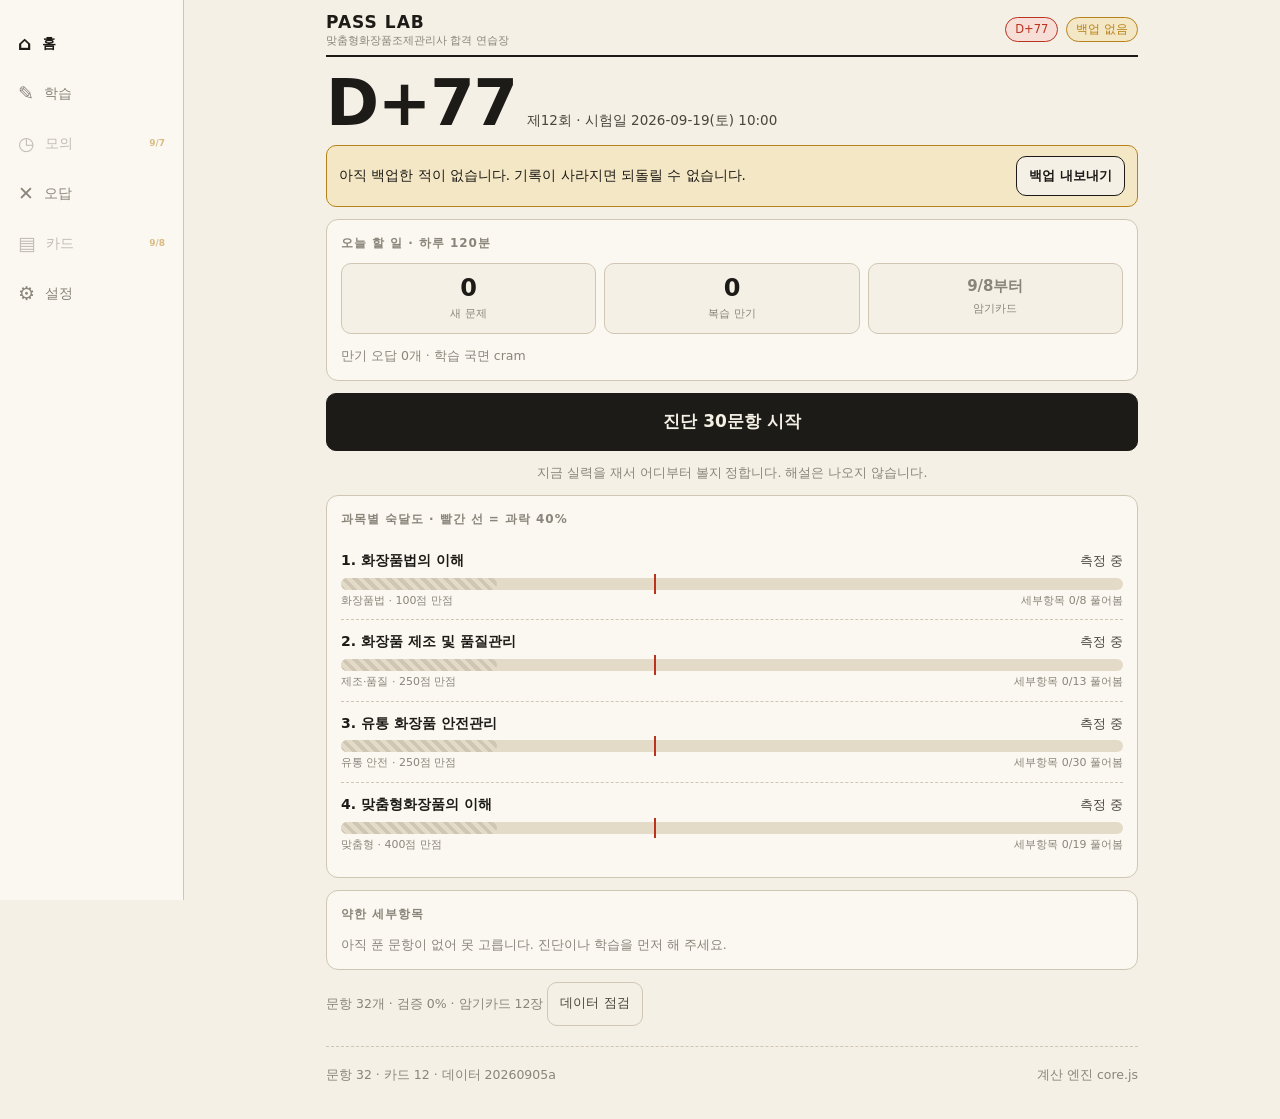
==== app/index.html @ 9408ede9 "feat(ui): M1 화면 — 홈·진단·학습·오답노트·설정(백업/점검), 모바일 390 검증 (Task 5) Co-Authored-By: Claude Fable 5.1 <nore" ====
<!DOCTYPE html>
<html lang="ko">
<head>
<meta charset="utf-8">
<meta name="viewport" content="width=device-width, initial-scale=1, viewport-fit=cover">
<meta name="color-scheme" content="light">
<meta name="format-detection" content="telephone=no">
<meta name="apple-mobile-web-app-capable" content="yes">
<meta name="apple-mobile-web-app-title" content="PASS LAB">
<meta name="description" content="맞춤형화장품조제관리사 합격 연습장 — 문제 풀이·오답노트·암기카드">
<title>PASS LAB · 조제관리사 합격 연습장</title>
<link rel="stylesheet" href="style.css">
</head>
<body>

<div id="app">
  <header class="topbar">
    <div class="brand">PASS LAB<span>맞춤형화장품조제관리사 합격 연습장</span></div>
    <div class="row" id="topmeta"></div>
  </header>

  <main id="main">
    <p class="muted" style="padding:28px 0">문항을 불러오는 중입니다…</p>
    <noscript><p>이 앱은 자바스크립트가 필요합니다. 브라우저 설정에서 자바스크립트를 켜 주세요.</p></noscript>
  </main>

  <footer class="foot small muted" id="foot"></footer>
</div>

<nav class="tabbar" id="tabbar" aria-label="화면 이동">
  <button type="button" data-act="tab" data-tab="home"><i>&#x2302;</i>홈</button>
  <button type="button" data-act="tab" data-tab="study"><i>&#x270E;</i>학습</button>
  <button type="button" data-act="tab" data-tab="mock" class="off"><i>&#x25F7;</i>모의<span class="badge">9/7</span></button>
  <button type="button" data-act="tab" data-tab="mistakes"><i>&#x2715;</i>오답</button>
  <button type="button" data-act="tab" data-tab="cards" class="off"><i>&#x25A4;</i>카드<span class="badge">9/8</span></button>
  <button type="button" data-act="tab" data-tab="settings"><i>&#x2699;&#xFE0E;</i>설정</button>
</nav>

<div class="toast" id="toast" role="status" aria-live="polite"></div>

<!-- 계산 엔진과 시험 구조는 먼저, 문항 배치는 app.js가 manifest 순서대로 넣는다. -->
<script src="data/blueprint.js"></script>
<script src="data/topics.js"></script>
<script src="core.js"></script>
<script src="data/manifest.js"></script>
<script src="app.js"></script>

</body>
</html>
---- app/style.css ----
/* PASS LAB — 종이 시험지 × 채점 펜.
   웹폰트·외부 CDN 없음. 시스템 글꼴만 쓴다. */

:root{
  --paper:#F5F0E6;
  --paper-2:#EDE6D8;
  --paper-3:#E3DAC7;
  --card:#FBF8F1;
  --ink:#1D1B17;
  --ink-2:#4A463F;
  --ink-3:#8A857A;
  --rule:#CFC6B3;
  --red:#B9331F;
  --red-bg:#F7DED7;
  --green:#2A6F46;
  --green-bg:#DCEBDF;
  --amber:#B8821A;
  --amber-bg:#F4E7C5;
  --blue:#2F5D8A;
  --blue-bg:#DCE6F0;
  --sans:-apple-system, "Apple SD Gothic Neo", "Pretendard", system-ui, sans-serif;
  --tabh:62px;
}

*,*::before,*::after{box-sizing:border-box}
html{-webkit-text-size-adjust:100%}
body{
  margin:0;
  background:var(--paper);
  color:var(--ink);
  font-family:var(--sans);
  font-size:15px;
  line-height:1.6;
  font-variant-numeric:tabular-nums;
  -webkit-font-smoothing:antialiased;
  padding-bottom:calc(var(--tabh) + 24px + env(safe-area-inset-bottom, 0px));
}
h1,h2,h3,h4,p,ul,ol{margin:0}
ul.plain{list-style:none;padding:0}
b,strong{font-weight:700}
button{font:inherit;color:inherit;cursor:pointer;-webkit-tap-highlight-color:transparent}
input,select,textarea{font:inherit;color:inherit}
.hidden{display:none !important}
.muted{color:var(--ink-3)}
.small{font-size:12.5px}
.tiny{font-size:11.5px}
.right{text-align:right}
.center{text-align:center}
.row{display:flex;gap:8px;align-items:center;flex-wrap:wrap}
.row.between{justify-content:space-between}
.spacer{flex:1 1 auto}
.mt{margin-top:12px}
.mb{margin-bottom:12px}
hr.rule{border:0;border-top:1px dashed var(--rule);margin:12px 0}

#app{max-width:900px;margin:0 auto;padding:0 14px}

/* ---------- 상단 ---------- */
.topbar{
  display:flex;align-items:center;justify-content:space-between;gap:8px;flex-wrap:wrap;
  padding:12px 0 8px;border-bottom:2px solid var(--ink);
}
.brand{font-size:17px;font-weight:700;letter-spacing:.06em;line-height:1.2}
.brand span{display:block;font-size:10.5px;color:var(--ink-3);font-weight:400;letter-spacing:0;margin-top:2px}

/* ---------- 공통 부품 ---------- */
.card{background:var(--card);border:1px solid var(--rule);border-radius:12px;padding:14px;margin:12px 0}
.card > h2{margin:0 0 10px;font-size:12px;letter-spacing:.08em;color:var(--ink-3);font-weight:700}
.card.flat{background:var(--paper);}

.chip{
  display:inline-flex;align-items:center;gap:4px;white-space:nowrap;
  border:1px solid var(--rule);border-radius:999px;padding:2px 9px;
  font-size:11.5px;color:var(--ink-2);background:var(--paper);
}
.chip.red{border-color:var(--red);color:var(--red);background:var(--red-bg)}
.chip.green{border-color:var(--green);color:var(--green);background:var(--green-bg)}
.chip.amber{border-color:var(--amber);color:var(--amber);background:var(--amber-bg)}
.chip.blue{border-color:var(--blue);color:var(--blue);background:var(--blue-bg)}
.chip.gray{border-style:dashed;color:var(--ink-3)}
.chip.ink{background:var(--ink);color:var(--paper);border-color:var(--ink)}

.btn{
  display:inline-flex;align-items:center;justify-content:center;gap:6px;
  min-height:44px;padding:9px 14px;
  border:1.5px solid var(--ink);border-radius:10px;
  background:var(--paper);color:var(--ink);font-weight:600;
  transition:background .12s ease;
}
.btn:hover{background:var(--paper-2)}
.btn.primary{background:var(--ink);color:var(--paper)}
.btn.primary:hover{background:#000}
.btn.ghost{border-color:var(--rule);color:var(--ink-2);font-weight:500}
.btn.danger{border-color:var(--red);color:var(--red)}
.btn.danger.primary{background:var(--red);color:#fff}
.btn.sm{min-height:44px;padding:6px 12px;font-size:13px;border-width:1px}
.btn.big{width:100%;min-height:58px;font-size:17px}
.btn.wide{flex:1 1 140px}
.btn[disabled]{opacity:.4;cursor:not-allowed}
.btn.on{background:var(--ink);color:var(--paper);border-color:var(--ink)}

.banner{
  display:flex;gap:8px;align-items:center;justify-content:space-between;flex-wrap:wrap;
  border:1.5px solid var(--amber);background:var(--amber-bg);
  border-radius:10px;padding:10px 12px;margin:10px 0;font-size:13.5px;
}
.banner.blue{border-color:var(--blue);background:var(--blue-bg)}
.banner.red{border-color:var(--red);background:var(--red-bg)}
.banner.green{border-color:var(--green);background:var(--green-bg)}
.banner .btn{min-height:40px}

/* ---------- 홈 ---------- */
.dday{display:flex;align-items:baseline;gap:10px;flex-wrap:wrap;margin:14px 0 2px}
.dday b{font-size:52px;font-weight:700;line-height:1;letter-spacing:-.02em}
.dday span{font-size:13.5px;color:var(--ink-2)}

.todo{display:grid;grid-template-columns:repeat(3,minmax(0,1fr));gap:8px}
.todo .t{border:1px solid var(--rule);border-radius:10px;padding:10px 6px;text-align:center;background:var(--paper);min-width:0}
.todo .t b{display:block;font-size:24px;font-weight:700;line-height:1.2}
.todo .t em{display:block;font-size:15px;font-style:normal;font-weight:700;line-height:1.6;color:var(--ink-3)}
.todo .t span{display:block;font-size:11px;color:var(--ink-3);margin-top:2px}

.bar{position:relative;height:12px;background:var(--paper-3);border-radius:6px;margin:6px 0 2px}
.bar i{position:absolute;left:0;top:0;bottom:0;border-radius:6px;background:var(--ink);max-width:100%}
.bar i.warn{background:var(--amber)}
.bar i.bad{background:var(--red)}
.bar i.good{background:var(--green)}
.bar i.est{background:repeating-linear-gradient(45deg,var(--rule) 0 4px,var(--paper-3) 4px 8px)}
.bar .cut{position:absolute;left:40%;top:-4px;bottom:-4px;width:2px;background:var(--red)}
.barnote{display:flex;justify-content:space-between;font-size:11px;color:var(--ink-3)}

.subj{padding:10px 0;border-bottom:1px dashed var(--rule)}
.subj:last-child{border-bottom:0}
.subj .top{display:flex;justify-content:space-between;gap:8px;align-items:baseline}
.subj .nm{font-weight:600;font-size:14px}
.subj .val{font-size:13px;color:var(--ink-2);white-space:nowrap}

.list{list-style:none;padding:0;margin:0}
.list li{display:flex;justify-content:space-between;gap:10px;padding:8px 0;border-bottom:1px dashed var(--rule);font-size:13.5px}
.list li:last-child{border-bottom:0}
.list li .l{min-width:0;overflow-wrap:anywhere}
.list li .r{white-space:nowrap;color:var(--ink-2)}

/* ---------- 문항 ---------- */
.qhead{display:flex;gap:6px;align-items:center;flex-wrap:wrap;margin-bottom:6px}
.qcount{margin-left:auto;font-size:13px;font-weight:700;white-space:nowrap}
.prog{height:6px;background:var(--paper-3);border-radius:4px;overflow:hidden;margin:6px 0 14px}
.prog i{display:block;height:100%;background:var(--ink);transition:width .15s ease}
.stem{font-size:17px;line-height:1.62;font-weight:500;white-space:pre-wrap;overflow-wrap:anywhere;margin:10px 0 14px}

.choices{display:block;margin:0 0 4px}
.choice{
  display:flex;gap:10px;align-items:flex-start;width:100%;text-align:left;
  border:1.5px solid var(--rule);border-radius:10px;padding:11px 12px;margin-bottom:8px;
  background:var(--paper);min-height:44px;transition:border-color .12s ease,background .12s ease;
}
.choice:hover{border-color:var(--ink-3)}
.choice .k{flex:none;width:26px;height:26px;border-radius:50%;border:1.5px solid var(--ink);
  display:grid;place-items:center;font-size:13px;font-weight:700}
.choice .txt{min-width:0;overflow-wrap:anywhere;line-height:1.55}
.choice .why{display:block;margin-top:6px;font-size:12.5px;color:var(--ink-2)}
.choice.sel{border-color:var(--ink);background:var(--paper-2)}
.choice.ok{border-color:var(--green);background:var(--green-bg)}
.choice.ok .k{background:var(--green);color:#fff;border-color:var(--green)}
.choice.bad{border-color:var(--red);background:var(--red-bg)}
.choice.bad .k{background:var(--red);color:#fff;border-color:var(--red)}
.choice[disabled]{opacity:1;cursor:default}

.blankrow{display:flex;gap:8px;align-items:center;margin-bottom:8px}
.blankrow .blab{flex:none;width:34px;font-size:17px;font-weight:700;text-align:center}
.shortin{
  width:100%;min-width:0;min-height:48px;font-size:18px;padding:11px 12px;
  border:1.5px solid var(--ink);border-radius:10px;background:#fff;
}
.confrow{display:grid;grid-template-columns:repeat(3,minmax(0,1fr));gap:8px;margin-top:6px}
.confrow .btn{min-width:0;padding:9px 4px}
.acts{display:flex;gap:8px;flex-wrap:wrap;margin-top:14px}
.acts .btn{flex:1 1 130px}
.acts .btn.narrow{flex:0 0 auto}

/* 판정 배너 */
.verdict{border-left:5px solid var(--red);background:var(--red-bg);
  padding:10px 12px;border-radius:0 10px 10px 0;margin:14px 0}
.verdict.ok{border-left-color:var(--green);background:var(--green-bg)}
.verdict.warn{border-left-color:var(--amber);background:var(--amber-bg)}
.verdict.ask{border-left-color:var(--blue);background:var(--blue-bg)}
.verdict b{font-size:17px}
.verdict p{margin:4px 0 0;font-size:13.5px;color:var(--ink-2)}

.ansbox{display:grid;grid-template-columns:1fr;gap:8px;margin:12px 0}
.ansbox div{border-radius:10px;padding:9px 11px;font-size:14px;overflow-wrap:anywhere}
.ansbox .mine{background:var(--red-bg);border:1px solid #E5B7AD}
.ansbox .mine.okmine{background:var(--green-bg);border-color:#B9D3BF}
.ansbox .real{background:var(--green-bg);border:1px solid #B9D3BF}
.ansbox small{display:block;font-size:10.5px;letter-spacing:.06em;color:var(--ink-3);margin-bottom:2px}

.ex{border:1px solid var(--rule);border-radius:10px;padding:11px 12px;background:var(--card);margin-bottom:10px}
.ex h4{margin:0 0 4px;font-size:10.5px;letter-spacing:.08em;color:var(--ink-3);font-weight:700}
.ex p{margin:0;font-size:14px;overflow-wrap:anywhere}
.ex.memory{background:var(--amber-bg);border-color:#E6D19A}
.ex.memory p{font-size:16.5px;font-weight:700}
.ex.src p{font-size:12.5px;color:var(--ink-2)}
.ex.flash p{font-size:13.5px}
.ex.flash .f{font-weight:600}
.ex.flash .b{color:var(--green)}

.reasons{display:flex;gap:6px;flex-wrap:wrap}
.reasons .btn{flex:0 1 auto}
textarea{width:100%;min-height:70px;padding:10px;border:1.5px solid var(--rule);
  border-radius:10px;background:var(--paper);resize:vertical}

/* ---------- 필터·폼 ---------- */
.fields{display:grid;grid-template-columns:repeat(2,minmax(0,1fr));gap:10px}
.field{display:flex;flex-direction:column;gap:4px;min-width:0}
.field.full{grid-column:1/-1}
.field label{font-size:11px;color:var(--ink-3);font-weight:700;letter-spacing:.04em}
select,input[type=date],input[type=text],input[type=file]{
  width:100%;min-width:0;min-height:44px;padding:8px 10px;
  border:1.5px solid var(--rule);border-radius:10px;background:var(--paper);
}
select{-webkit-appearance:none;appearance:none;
  background-image:linear-gradient(45deg,transparent 50%,var(--ink-2) 50%),linear-gradient(135deg,var(--ink-2) 50%,transparent 50%);
  background-position:calc(100% - 16px) 50%,calc(100% - 11px) 50%;
  background-size:5px 5px,5px 5px;background-repeat:no-repeat;padding-right:30px}
label.check{display:flex;gap:8px;align-items:center;min-height:44px;font-size:14px}
label.check input{width:20px;height:20px}

/* ---------- 표 ---------- */
.tablewrap{overflow-x:auto;-webkit-overflow-scrolling:touch;margin:0 -2px}
table{border-collapse:collapse;font-size:13px;width:100%}
th{text-align:left;font-size:10.5px;letter-spacing:.05em;color:var(--ink-3);font-weight:700;
  padding:6px 7px;border-bottom:1px solid var(--rule);white-space:nowrap}
td{padding:7px;border-bottom:1px dashed var(--rule);white-space:nowrap}
tr:last-child td{border-bottom:0}
tfoot td{font-weight:700;border-top:1px solid var(--rule)}
td.l,th.l{white-space:normal;overflow-wrap:anywhere}

/* ---------- 오답노트 ---------- */
.wn{border:1px solid var(--rule);border-radius:12px;background:var(--card);margin-bottom:10px;overflow:hidden}
.wn > .head{display:block;width:100%;text-align:left;background:none;border:0;padding:11px 12px}
.wn > .head .q{font-size:14px;font-weight:500;overflow-wrap:anywhere;margin-bottom:5px}
.wn > .body{padding:2px 12px 12px;border-top:1px dashed var(--rule)}
.wn.open > .head{background:var(--paper-2)}

/* ---------- 잠금 화면 ---------- */
.locked{text-align:center;padding:48px 16px;color:var(--ink-3)}
.locked .lk{display:inline-block;border:1.5px dashed var(--rule);border-radius:999px;
  padding:5px 16px;font-size:12px;letter-spacing:.1em;color:var(--ink-3)}
.locked h3{margin:12px 0 6px;font-size:18px;color:var(--ink)}

/* ---------- 결과 ---------- */
.resub{border:1px solid var(--rule);border-radius:12px;padding:12px;background:var(--paper);margin-bottom:10px}
.resub .t{display:flex;justify-content:space-between;gap:8px;align-items:baseline;flex-wrap:wrap}
.resub .nm{font-weight:700}
.score{font-size:30px;font-weight:700;line-height:1.1}
.score small{font-size:14px;color:var(--ink-3);font-weight:400}

/* ---------- 하단 탭 ---------- */
.tabbar{
  position:fixed;left:0;right:0;bottom:0;z-index:20;
  display:grid;grid-template-columns:repeat(6,minmax(0,1fr));
  background:var(--card);border-top:1px solid var(--rule);
  padding-bottom:env(safe-area-inset-bottom, 0px);
}
.tabbar button{
  position:relative;min-width:0;border:0;background:none;
  min-height:var(--tabh);padding:8px 1px 10px;
  display:flex;flex-direction:column;align-items:center;justify-content:center;gap:3px;
  font-size:10px;color:var(--ink-3);line-height:1.2;
}
.tabbar button i{font-style:normal;font-size:17px;line-height:1}
.tabbar button.on{color:var(--ink);font-weight:700}
.tabbar button.off{opacity:.5}
.tabbar .badge{position:absolute;top:3px;right:6px;font-size:9px;font-weight:700;color:var(--amber);line-height:1}
.tabbar .dot{position:absolute;top:8px;right:12px;width:7px;height:7px;border-radius:50%;background:var(--red)}

/* ---------- 토스트 ---------- */
.toast{
  position:fixed;left:50%;bottom:calc(var(--tabh) + 18px);
  transform:translateX(-50%) translateY(10px);
  background:var(--ink);color:var(--paper);
  padding:10px 16px;border-radius:10px;font-size:13.5px;
  max-width:86vw;text-align:center;
  opacity:0;pointer-events:none;z-index:30;
  transition:opacity .15s ease, transform .15s ease;
}
.toast.show{opacity:1;transform:translateX(-50%)}

.foot{padding:18px 0 6px;border-top:1px dashed var(--rule);margin-top:20px;
  display:flex;justify-content:space-between;gap:8px;flex-wrap:wrap}

/* ---------- 데스크톱 (좌측 세로 탭) ---------- */
@media (min-width:900px){
  body{padding-bottom:28px;padding-left:184px}
  #app{max-width:860px;padding:0 24px}
  .tabbar{
    top:0;bottom:0;right:auto;width:184px;
    grid-template-columns:1fr;grid-auto-rows:min-content;align-content:start;
    border-top:0;border-right:1px solid var(--rule);padding-top:18px;
  }
  .tabbar button{flex-direction:row;justify-content:flex-start;gap:10px;
    padding:0 18px;min-height:50px;font-size:14px}
  .tabbar button i{font-size:19px}
  .tabbar .badge{position:static;margin-left:auto}
  .tabbar .dot{position:static;margin-left:auto}
  .dday b{font-size:64px}
  .ansbox{grid-template-columns:1fr 1fr}
  .fields{grid-template-columns:repeat(3,minmax(0,1fr))}
}
@media (min-width:520px) and (max-width:899px){
  .ansbox{grid-template-columns:1fr 1fr}
}
@media (prefers-reduced-motion:reduce){
  *{transition:none !important;animation:none !important}
}
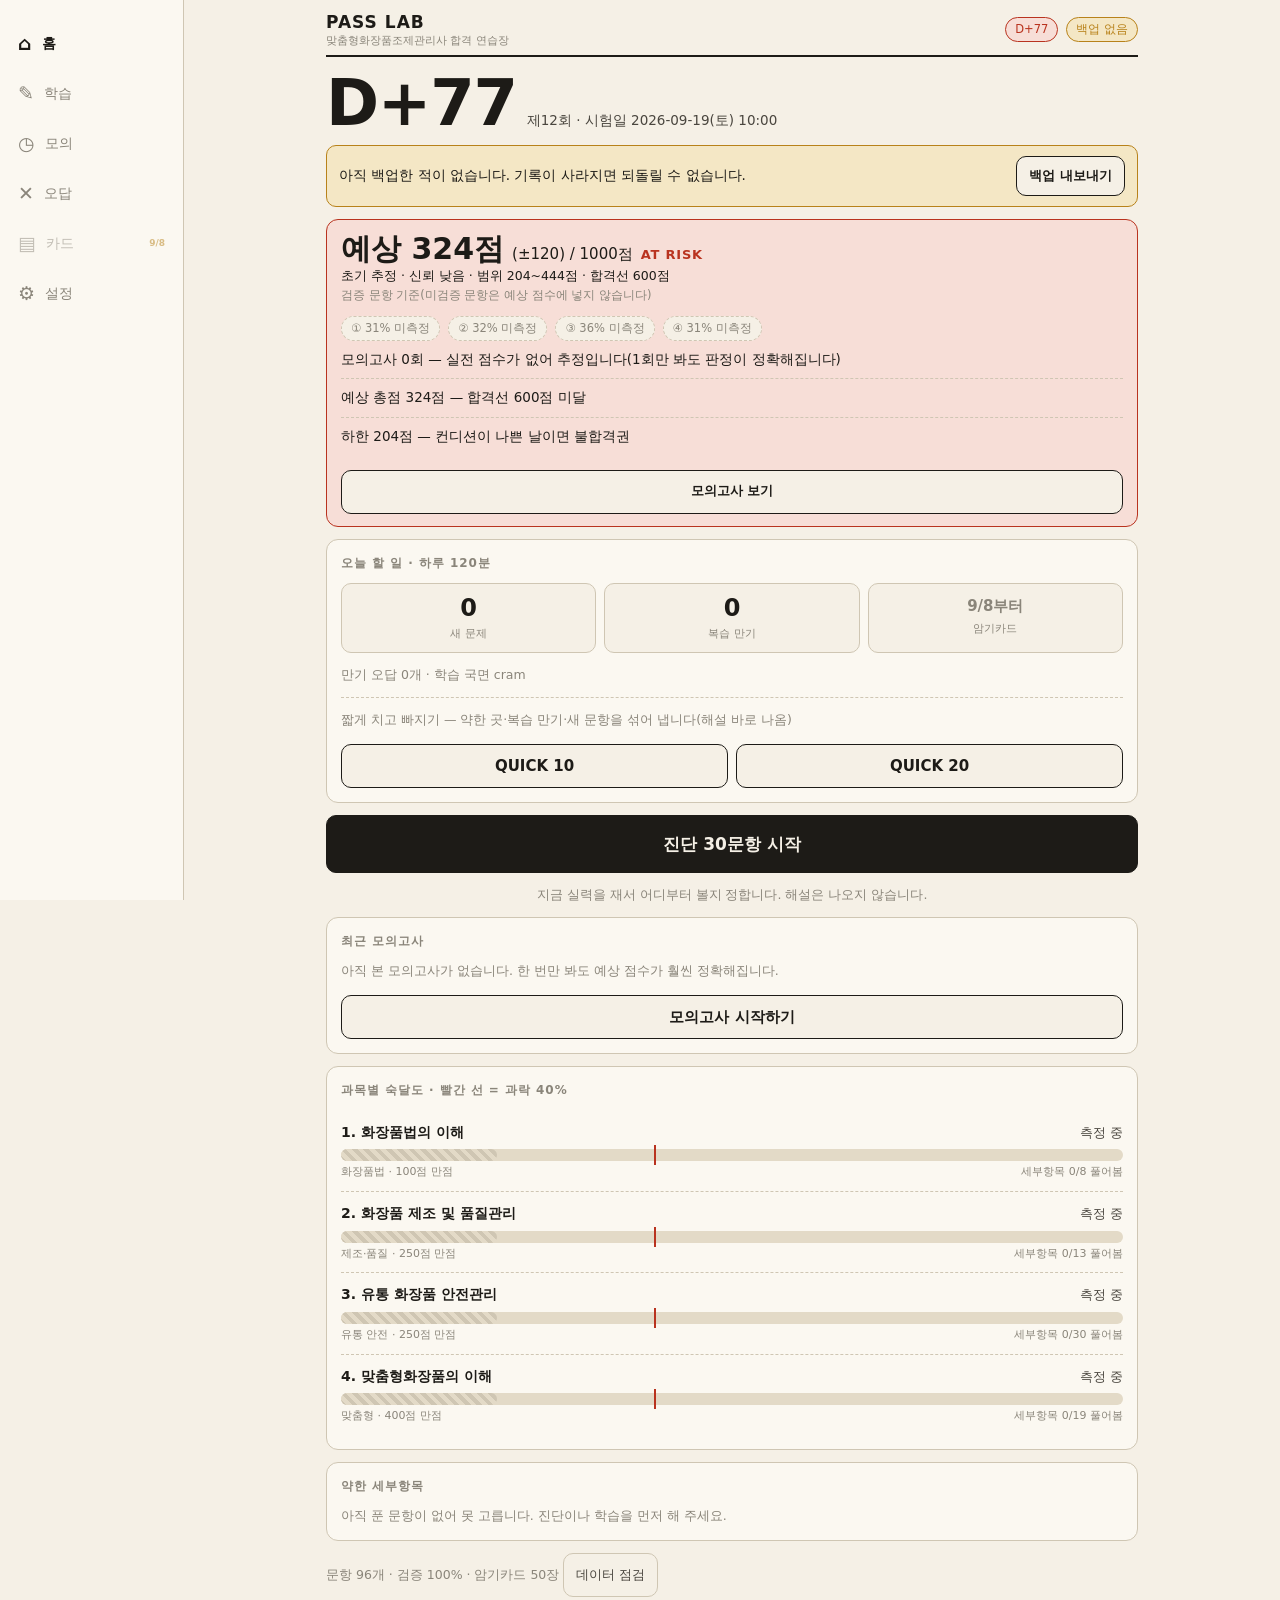
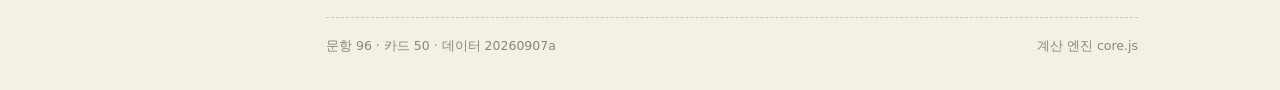
==== commit 6c97c418: "feat(cards): 암기카드 "설명하는 그림"(figure) 1단계 — 엔진·테스트·화면 연결·시범 4장 core.js에 figureToSvg(spec)/figureTexts/" ====
--- a/app/index.html
+++ b/app/index.html
@@ -30,7 +30,7 @@
 <nav class="tabbar" id="tabbar" aria-label="화면 이동">
   <button type="button" data-act="tab" data-tab="home"><i>&#x2302;</i>홈</button>
   <button type="button" data-act="tab" data-tab="study"><i>&#x270E;</i>학습</button>
-  <button type="button" data-act="tab" data-tab="mock" class="off"><i>&#x25F7;</i>모의<span class="badge">9/7</span></button>
+  <button type="button" data-act="tab" data-tab="mock"><i>&#x25F7;</i>모의</button>
   <button type="button" data-act="tab" data-tab="mistakes"><i>&#x2715;</i>오답</button>
   <button type="button" data-act="tab" data-tab="cards" class="off"><i>&#x25A4;</i>카드<span class="badge">9/8</span></button>
   <button type="button" data-act="tab" data-tab="settings"><i>&#x2699;&#xFE0E;</i>설정</button>
--- a/app/style.css
+++ b/app/style.css
@@ -204,6 +204,20 @@
 .ex.flash .f{font-weight:600}
 .ex.flash .b{color:var(--green)}
 
+/* ---------- 암기카드 그림(figure) ---------- */
+/* 접기/펴기는 <details>로만 한다(JS 없음, 애니메이션 없음). */
+.figbox{margin:8px 0;border:1px dashed var(--rule);border-radius:10px;background:var(--paper)}
+.figbox > summary{
+  list-style:none;cursor:pointer;padding:7px 10px;
+  font-size:11.5px;letter-spacing:.06em;font-weight:700;color:var(--ink-3);
+}
+.figbox > summary::-webkit-details-marker{display:none}
+.figbox > summary::before{content:"▸ ";color:var(--amber)}
+.figbox[open] > summary::before{content:"▾ "}
+.figbox[open] > summary{border-bottom:1px dashed var(--rule)}
+.figbox .fig{padding:8px 10px 10px}
+.figbox .fig svg{display:block;width:100%;height:auto;max-width:420px;margin:0 auto}
+
 .reasons{display:flex;gap:6px;flex-wrap:wrap}
 .reasons .btn{flex:0 1 auto}
 textarea{width:100%;min-height:70px;padding:10px;border:1.5px solid var(--rule);
@@ -254,6 +268,61 @@
 .resub .nm{font-weight:700}
 .score{font-size:30px;font-weight:700;line-height:1.1}
 .score small{font-size:14px;color:var(--ink-3);font-weight:400}
+
+/* ---------- 모의고사 ---------- */
+.mockbar{
+  position:sticky;top:0;z-index:15;
+  display:flex;align-items:center;gap:8px;flex-wrap:wrap;
+  background:var(--paper);border-bottom:2px solid var(--ink);
+  padding:8px 0 8px;margin:0 0 10px;
+}
+.mockbar .mtime{
+  font-size:26px;font-weight:700;line-height:1;letter-spacing:.01em;
+  min-width:82px;white-space:nowrap;
+}
+.mockbar .mtime.warn{color:var(--red)}
+.mockbar .mstat{font-size:12px;color:var(--ink-2);white-space:nowrap}
+.mockbar .mstat b{font-size:15px}
+.mockbar .mbtns{display:flex;gap:6px;margin-left:auto}
+.mockbar .mbtns .btn{min-height:44px;padding:6px 11px;font-size:13px}
+
+.pad{display:grid;grid-template-columns:repeat(auto-fill,minmax(42px,1fr));gap:5px;margin:2px 0 12px}
+.pad .padlab{
+  grid-column:1/-1;font-size:10.5px;letter-spacing:.06em;font-weight:700;color:var(--ink-3);
+  border-top:1px dashed var(--rule);padding:8px 0 2px;margin:0;
+}
+.pad .padlab:first-child{border-top:0;padding-top:0}
+.pad .padlab.short{color:var(--blue);border-top:2px solid var(--blue)}
+.pn{
+  min-height:44px;min-width:0;padding:2px;border:1px solid var(--rule);border-radius:8px;
+  background:var(--paper);color:var(--ink-3);font-size:12.5px;font-weight:600;line-height:1.1;
+}
+.pn.on{background:var(--ink);color:var(--paper);border-color:var(--ink)}
+.pn.flag{border-color:var(--amber);border-width:2px}
+.pn.cur{outline:2.5px solid var(--blue);outline-offset:-1px}
+
+.qflags{display:flex;gap:8px;margin-top:10px}
+.qflags .btn{flex:1 1 0;min-width:0}
+.qflags .btn.flagon{border-color:var(--amber);background:var(--amber-bg);color:var(--amber)}
+.qflags .btn.guesson{border-color:var(--blue);background:var(--blue-bg);color:var(--blue)}
+
+.bigscore{display:flex;align-items:baseline;gap:10px;flex-wrap:wrap;margin:10px 0 2px}
+.bigscore b{font-size:48px;font-weight:700;line-height:1;letter-spacing:-.02em}
+.bigscore span{font-size:14px;color:var(--ink-2)}
+
+.expcard{border:1.5px solid var(--ink);border-radius:12px;padding:12px 14px;background:var(--card);margin:12px 0}
+.expcard.safe{border-color:var(--green);background:var(--green-bg)}
+.expcard.warn{border-color:var(--amber);background:var(--amber-bg)}
+.expcard.risk{border-color:var(--red);background:var(--red-bg)}
+.expcard .e{display:flex;align-items:baseline;gap:8px;flex-wrap:wrap}
+.expcard .e b{font-size:30px;font-weight:700;line-height:1.1}
+.expcard .e .lab{font-size:13px;font-weight:700;letter-spacing:.06em}
+.expcard .e .lab.safe{color:var(--green)}
+.expcard .e .lab.warn{color:var(--amber)}
+.expcard .e .lab.risk{color:var(--red)}
+
+.numlist{display:grid;grid-template-columns:repeat(auto-fill,minmax(52px,1fr));gap:6px;margin:8px 0}
+.numlist .btn{min-height:44px;padding:4px;font-size:13px}
 
 /* ---------- 하단 탭 ---------- */
 .tabbar{
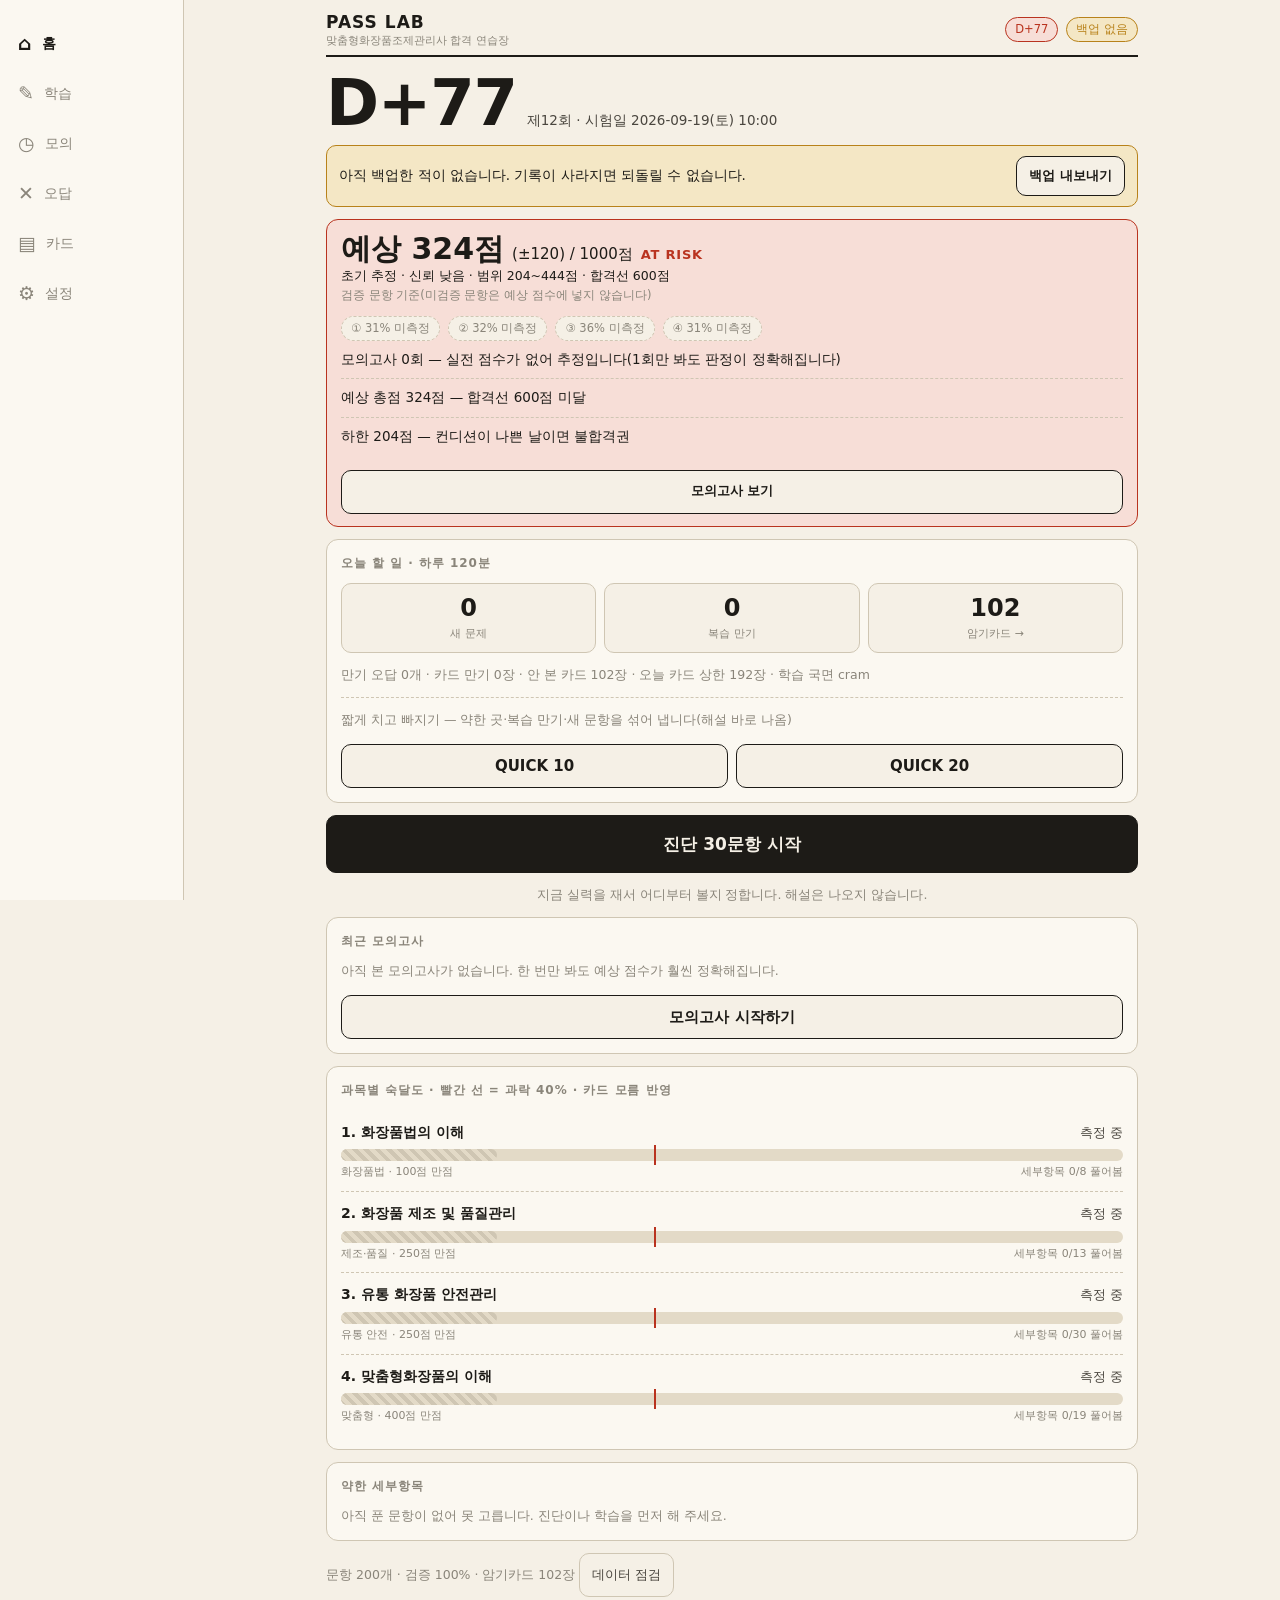
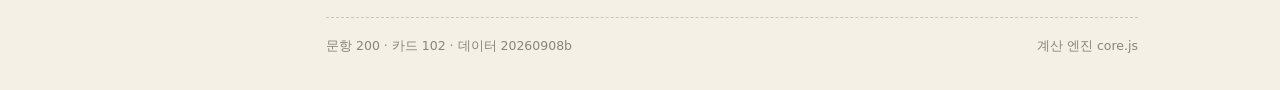
==== commit bd53597d: "feat(ui): 암기카드 탭·카드 세션(Leitner)·자동 편입 표시·프리셋 3종·홈 연동·백업 병합 (S4 Task 2) Co-Authored-By: Claude Fable " ====
--- a/app/index.html
+++ b/app/index.html
@@ -32,7 +32,7 @@
   <button type="button" data-act="tab" data-tab="study"><i>&#x270E;</i>학습</button>
   <button type="button" data-act="tab" data-tab="mock"><i>&#x25F7;</i>모의</button>
   <button type="button" data-act="tab" data-tab="mistakes"><i>&#x2715;</i>오답</button>
-  <button type="button" data-act="tab" data-tab="cards" class="off"><i>&#x25A4;</i>카드<span class="badge">9/8</span></button>
+  <button type="button" data-act="tab" data-tab="cards"><i>&#x25A4;</i>카드</button>
   <button type="button" data-act="tab" data-tab="settings"><i>&#x2699;&#xFE0E;</i>설정</button>
 </nav>
 
--- a/app/style.css
+++ b/app/style.css
@@ -116,6 +116,7 @@
 
 .todo{display:grid;grid-template-columns:repeat(3,minmax(0,1fr));gap:8px}
 .todo .t{border:1px solid var(--rule);border-radius:10px;padding:10px 6px;text-align:center;background:var(--paper);min-width:0}
+.todo button.t{width:100%;min-height:66px;cursor:pointer}
 .todo .t b{display:block;font-size:24px;font-weight:700;line-height:1.2}
 .todo .t em{display:block;font-size:15px;font-style:normal;font-weight:700;line-height:1.6;color:var(--ink-3)}
 .todo .t span{display:block;font-size:11px;color:var(--ink-3);margin-top:2px}
@@ -256,11 +257,37 @@
 .wn > .body{padding:2px 12px 12px;border-top:1px dashed var(--rule)}
 .wn.open > .head{background:var(--paper-2)}
 
-/* ---------- 잠금 화면 ---------- */
-.locked{text-align:center;padding:48px 16px;color:var(--ink-3)}
-.locked .lk{display:inline-block;border:1.5px dashed var(--rule);border-radius:999px;
-  padding:5px 16px;font-size:12px;letter-spacing:.1em;color:var(--ink-3)}
-.locked h3{margin:12px 0 6px;font-size:18px;color:var(--ink)}
+/* ---------- 암기카드 ---------- */
+/* 박스 분포 — 5칸(숫자 + 세로 막대 + 박스 번호) */
+.boxdist{display:grid;grid-template-columns:repeat(5,minmax(0,1fr));gap:6px}
+.boxdist .bx{min-width:0;text-align:center}
+.boxdist .bx b{display:block;font-size:17px;font-weight:700;line-height:1.2}
+.boxdist .bx .col{height:46px;display:flex;align-items:flex-end;justify-content:center;
+  border-bottom:1px solid var(--rule)}
+.boxdist .bx .col i{display:block;width:58%;background:var(--ink);border-radius:4px 4px 0 0}
+.boxdist .bx:first-child .col i{background:var(--red)}
+.boxdist .bx:last-child .col i{background:var(--green)}
+.boxdist .bx span{display:block;font-size:14px;color:var(--ink-3);margin-top:3px}
+
+/* 카드 앞면(누르면 뒤집힘) */
+.cardface{
+  border:1.5px solid var(--ink);border-radius:12px;background:var(--card);
+  padding:14px;margin:10px 0;min-height:132px;cursor:pointer;
+}
+.cardface .f{font-size:19px;font-weight:600;line-height:1.55;margin:10px 0 0;
+  overflow-wrap:anywhere;white-space:pre-wrap}
+.cardface.open{border-style:dashed}
+.cardface.open .f{font-size:16.5px}
+.cback .b{font-size:15.5px;line-height:1.62;margin:0;overflow-wrap:anywhere;white-space:pre-wrap}
+.confrow .btn.again{border-color:var(--red);color:var(--red)}
+.confrow .btn.hard{border-color:var(--amber);color:var(--amber)}
+.confrow .btn.good{border-color:var(--green);color:var(--green)}
+
+/* 프리셋 버튼 */
+.presets{display:grid;grid-template-columns:1fr;gap:8px}
+.presets .btn{flex-direction:column;align-items:flex-start;gap:2px;text-align:left;padding:10px 12px}
+.presets .btn b{font-size:13px;letter-spacing:.06em}
+.presets .btn span{font-size:12px;font-weight:400;color:var(--ink-3);overflow-wrap:anywhere}
 
 /* ---------- 결과 ---------- */
 .resub{border:1px solid var(--rule);border-radius:12px;padding:12px;background:var(--paper);margin-bottom:10px}
@@ -375,6 +402,7 @@
   .dday b{font-size:64px}
   .ansbox{grid-template-columns:1fr 1fr}
   .fields{grid-template-columns:repeat(3,minmax(0,1fr))}
+  .presets{grid-template-columns:repeat(3,minmax(0,1fr))}
 }
 @media (min-width:520px) and (max-width:899px){
   .ansbox{grid-template-columns:1fr 1fr}
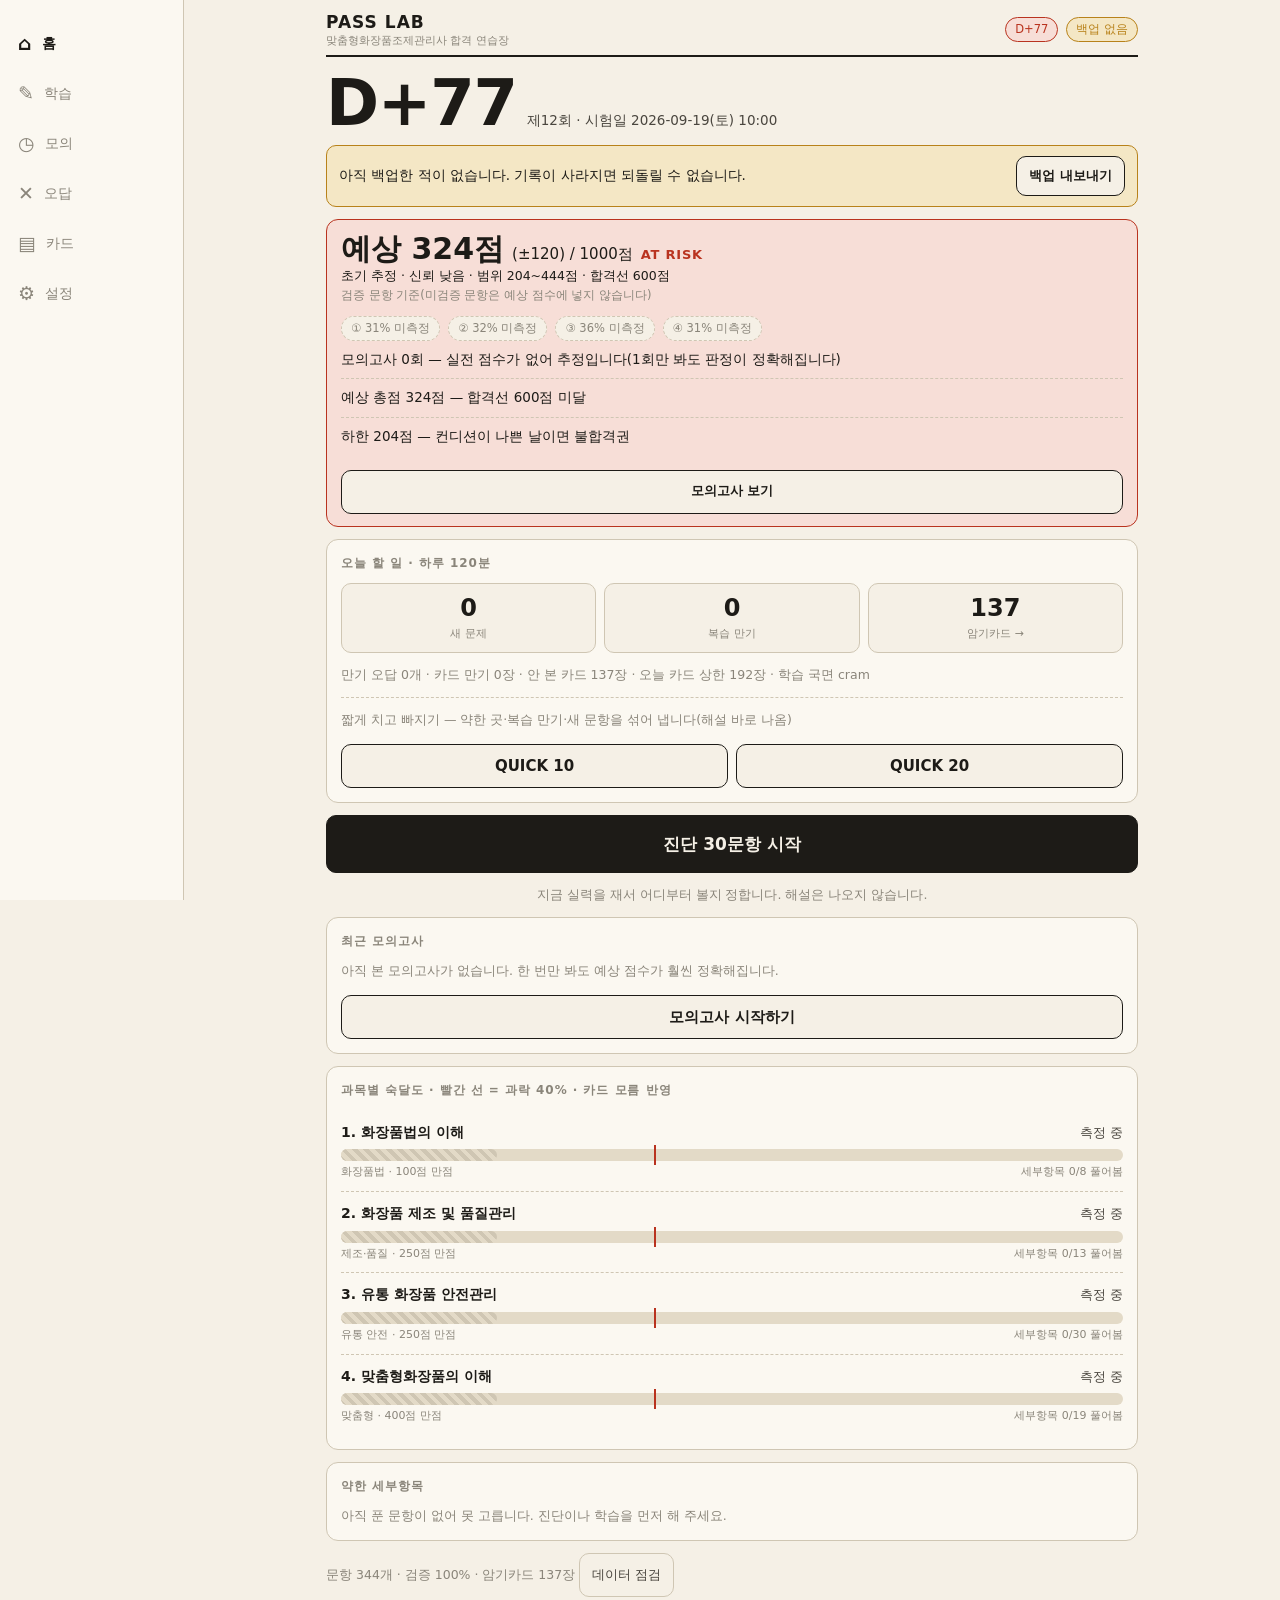
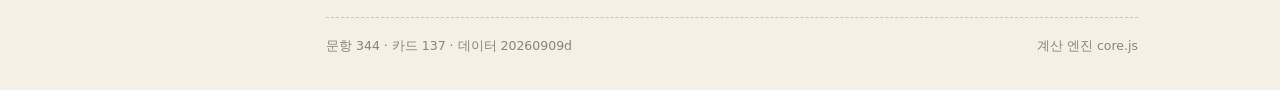
==== commit 203da90f: "deploy: bust cache for 344-question data" ====
--- a/app/index.html
+++ b/app/index.html
@@ -9,7 +9,7 @@
 <meta name="apple-mobile-web-app-title" content="PASS LAB">
 <meta name="description" content="맞춤형화장품조제관리사 합격 연습장 — 문제 풀이·오답노트·암기카드">
 <title>PASS LAB · 조제관리사 합격 연습장</title>
-<link rel="stylesheet" href="style.css">
+<link rel="stylesheet" href="style.css?v=20260909d">
 </head>
 <body>
 
@@ -39,11 +39,11 @@
 <div class="toast" id="toast" role="status" aria-live="polite"></div>
 
 <!-- 계산 엔진과 시험 구조는 먼저, 문항 배치는 app.js가 manifest 순서대로 넣는다. -->
-<script src="data/blueprint.js"></script>
-<script src="data/topics.js"></script>
-<script src="core.js"></script>
-<script src="data/manifest.js"></script>
-<script src="app.js"></script>
+<script src="data/blueprint.js?v=20260909d"></script>
+<script src="data/topics.js?v=20260909d"></script>
+<script src="core.js?v=20260909d"></script>
+<script src="data/manifest.js?v=20260909d"></script>
+<script src="app.js?v=20260909d"></script>
 
 </body>
 </html>
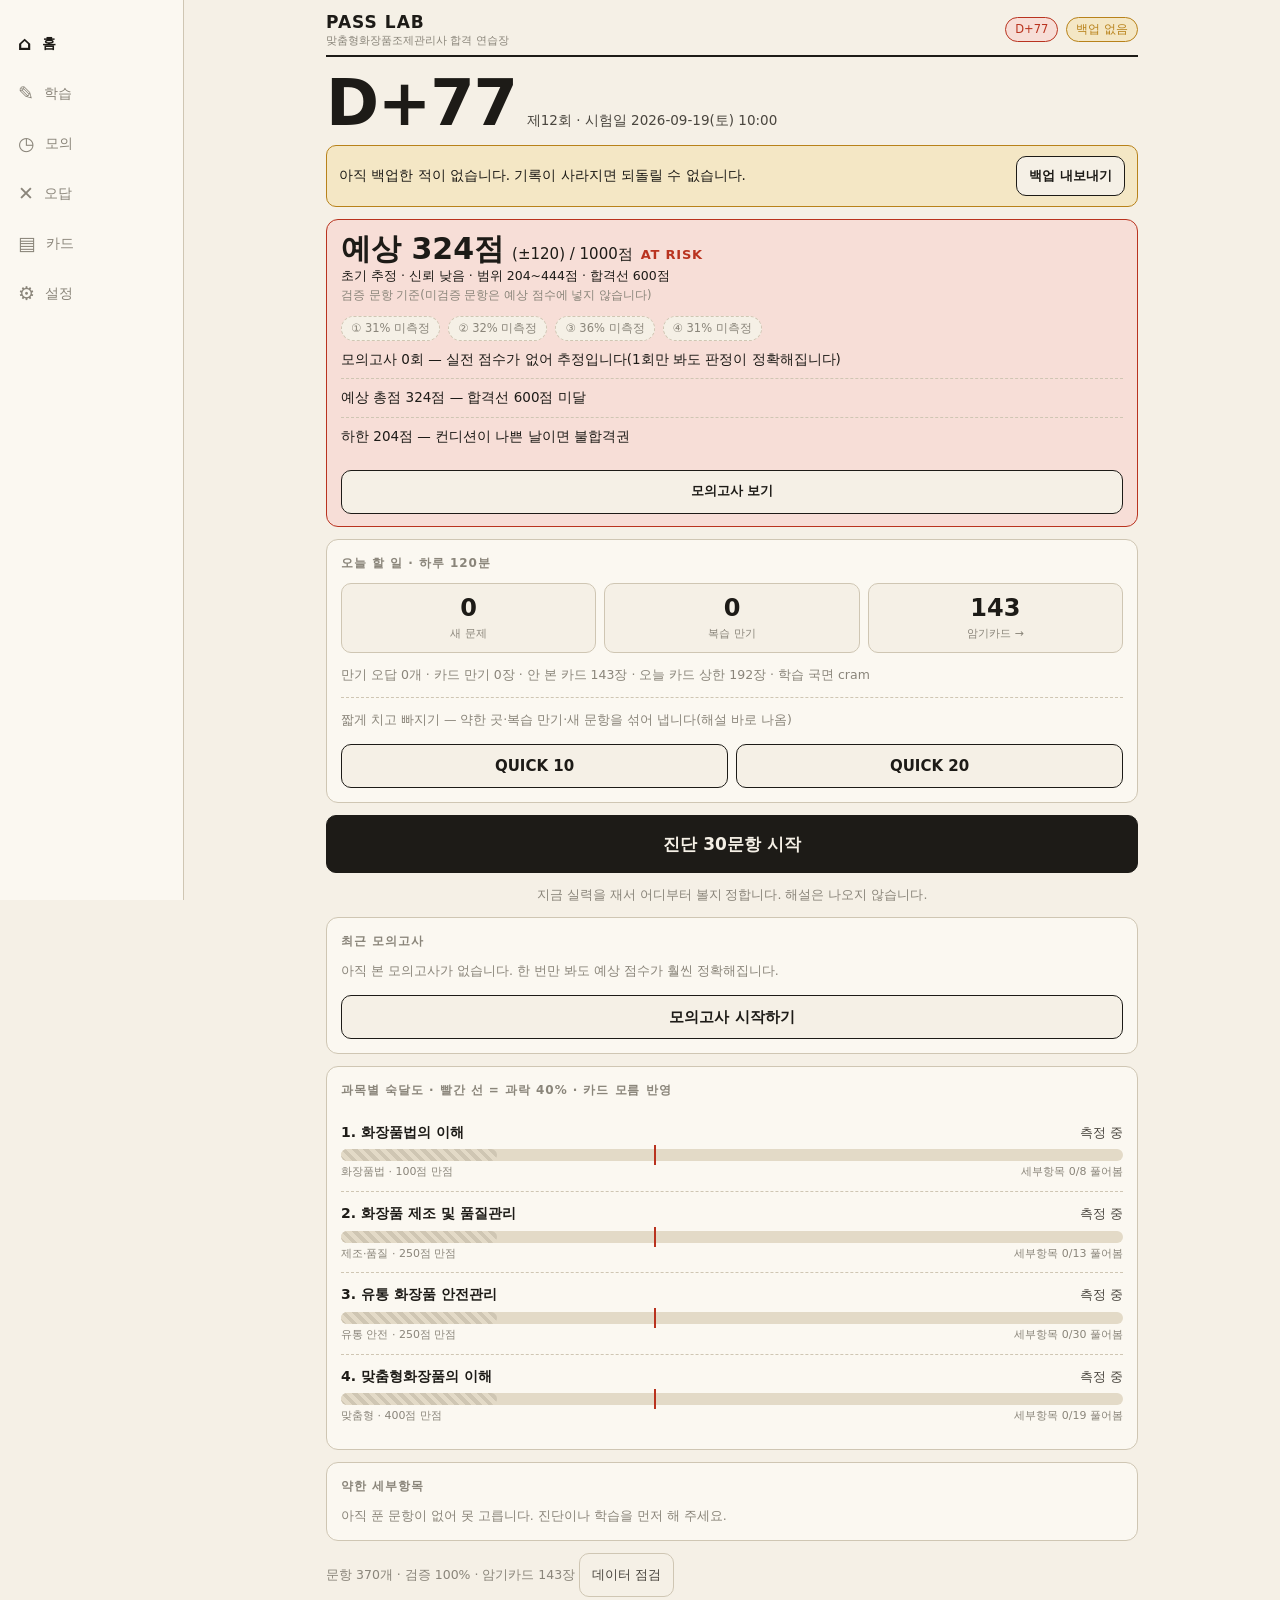
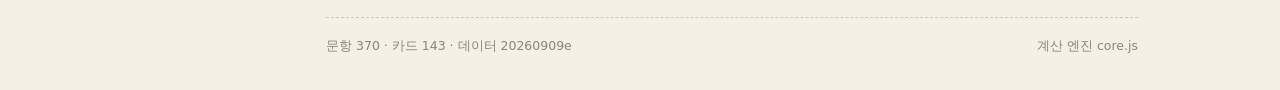
==== commit daa23297: "content: complete subject 3 question bank" ====
--- a/app/index.html
+++ b/app/index.html
@@ -9,7 +9,7 @@
 <meta name="apple-mobile-web-app-title" content="PASS LAB">
 <meta name="description" content="맞춤형화장품조제관리사 합격 연습장 — 문제 풀이·오답노트·암기카드">
 <title>PASS LAB · 조제관리사 합격 연습장</title>
-<link rel="stylesheet" href="style.css?v=20260909d">
+<link rel="stylesheet" href="style.css?v=20260909e">
 </head>
 <body>
 
@@ -39,11 +39,11 @@
 <div class="toast" id="toast" role="status" aria-live="polite"></div>
 
 <!-- 계산 엔진과 시험 구조는 먼저, 문항 배치는 app.js가 manifest 순서대로 넣는다. -->
-<script src="data/blueprint.js?v=20260909d"></script>
-<script src="data/topics.js?v=20260909d"></script>
-<script src="core.js?v=20260909d"></script>
-<script src="data/manifest.js?v=20260909d"></script>
-<script src="app.js?v=20260909d"></script>
+<script src="data/blueprint.js?v=20260909e"></script>
+<script src="data/topics.js?v=20260909e"></script>
+<script src="core.js?v=20260909e"></script>
+<script src="data/manifest.js?v=20260909e"></script>
+<script src="app.js?v=20260909e"></script>
 
 </body>
 </html>
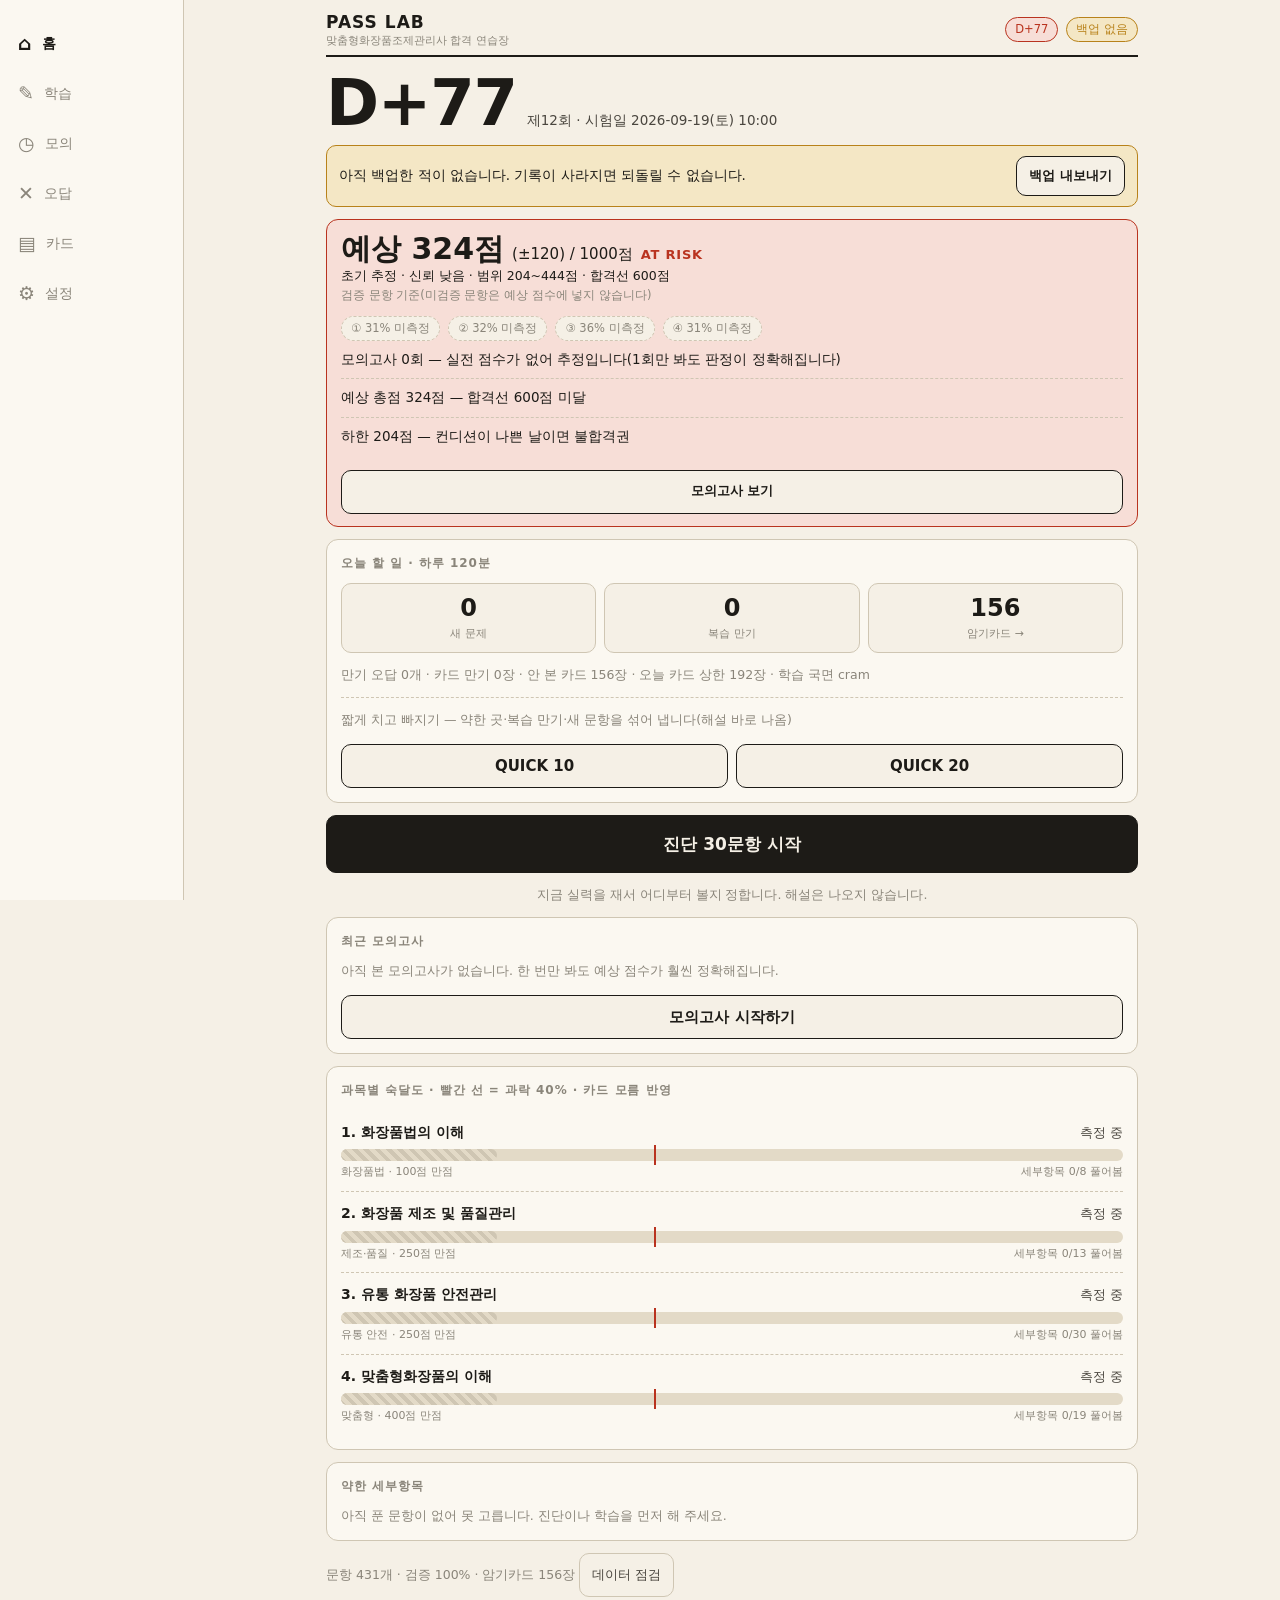
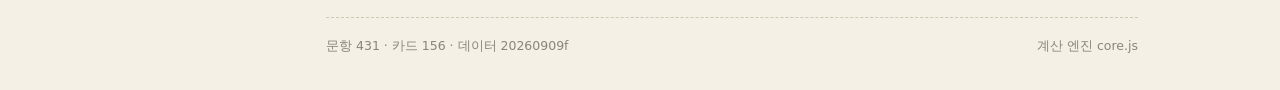
==== commit d2bcbf9f: "content: complete subject 4 expansion to 204 questions" ====
--- a/app/index.html
+++ b/app/index.html
@@ -9,7 +9,7 @@
 <meta name="apple-mobile-web-app-title" content="PASS LAB">
 <meta name="description" content="맞춤형화장품조제관리사 합격 연습장 — 문제 풀이·오답노트·암기카드">
 <title>PASS LAB · 조제관리사 합격 연습장</title>
-<link rel="stylesheet" href="style.css?v=20260909e">
+<link rel="stylesheet" href="style.css?v=20260909f">
 </head>
 <body>
 
@@ -39,11 +39,11 @@
 <div class="toast" id="toast" role="status" aria-live="polite"></div>
 
 <!-- 계산 엔진과 시험 구조는 먼저, 문항 배치는 app.js가 manifest 순서대로 넣는다. -->
-<script src="data/blueprint.js?v=20260909e"></script>
-<script src="data/topics.js?v=20260909e"></script>
-<script src="core.js?v=20260909e"></script>
-<script src="data/manifest.js?v=20260909e"></script>
-<script src="app.js?v=20260909e"></script>
+<script src="data/blueprint.js?v=20260909f"></script>
+<script src="data/topics.js?v=20260909f"></script>
+<script src="core.js?v=20260909f"></script>
+<script src="data/manifest.js?v=20260909f"></script>
+<script src="app.js?v=20260909f"></script>
 
 </body>
 </html>
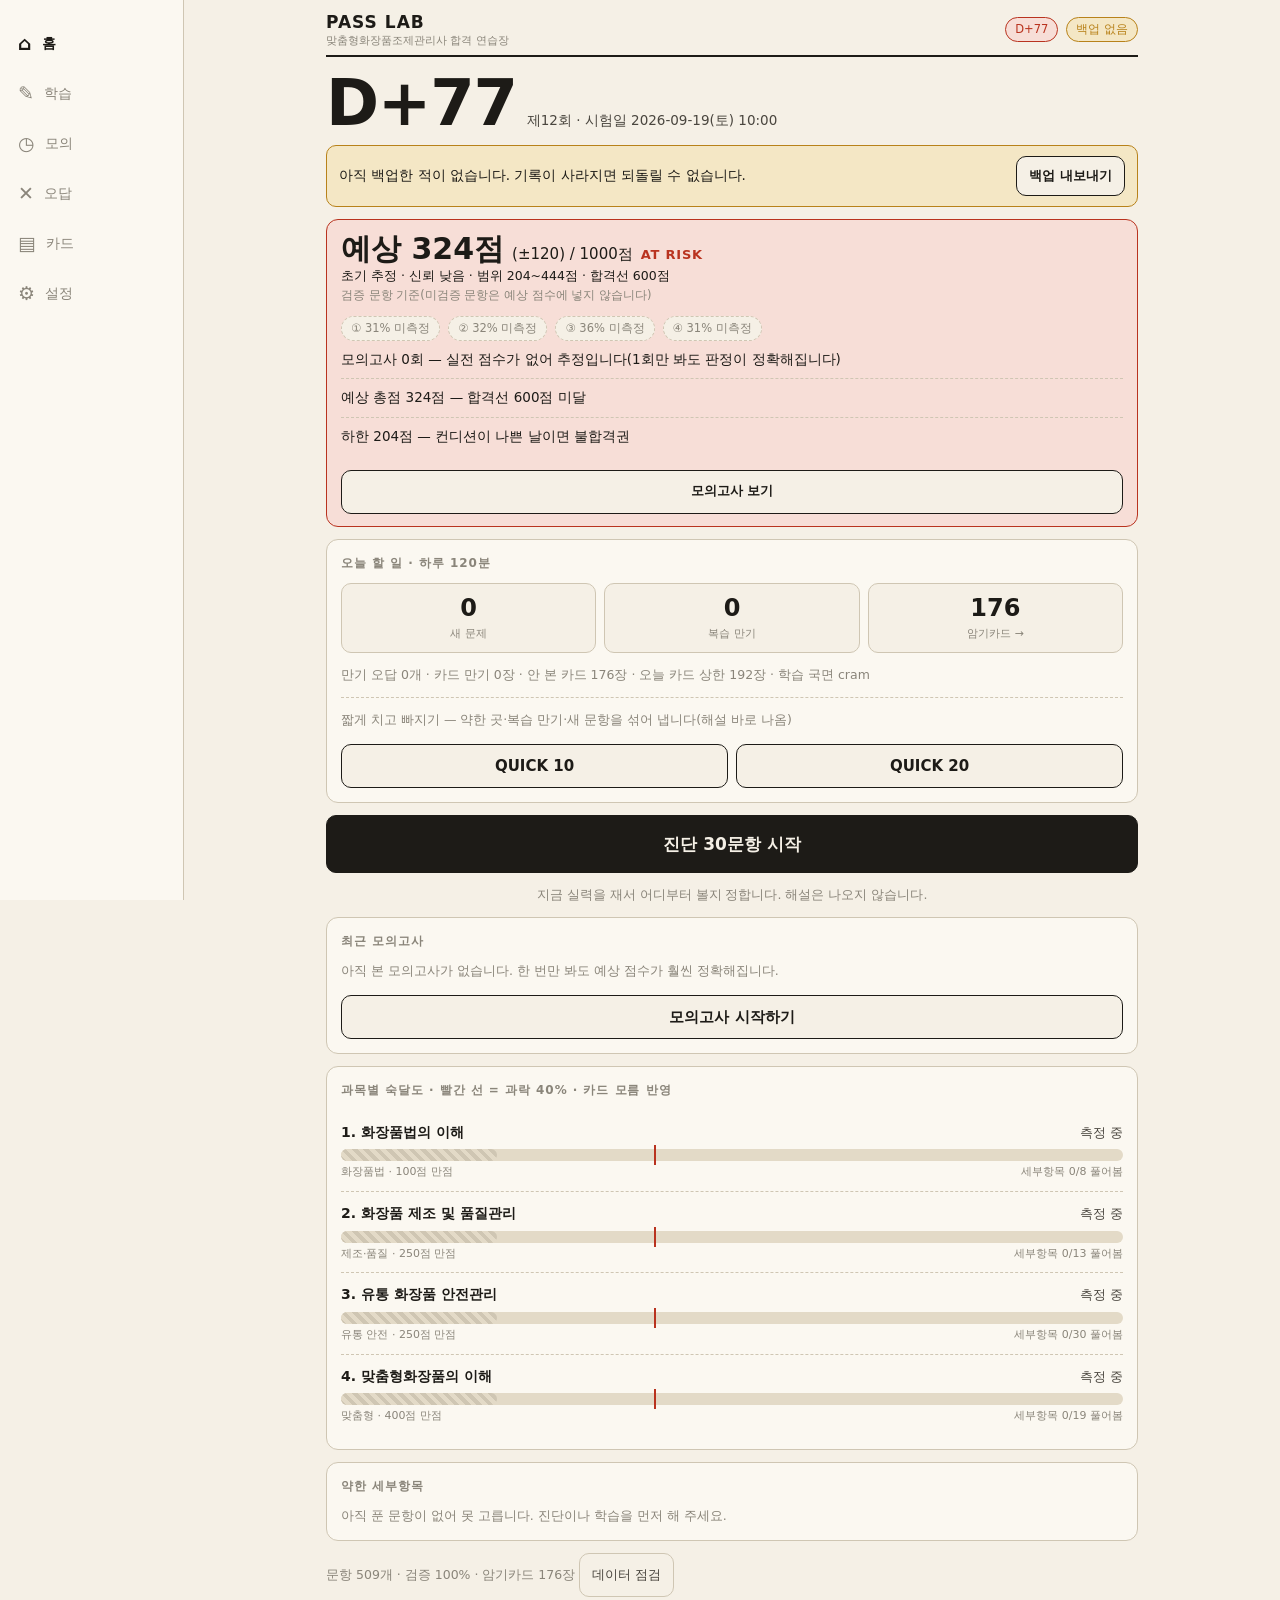
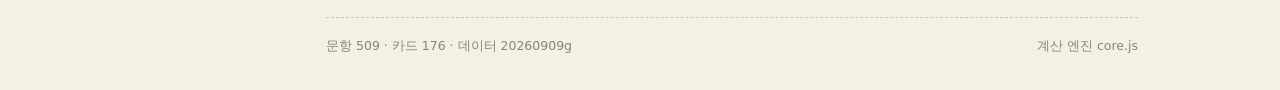
==== commit 9edf0ff0: "content: complete 509-question exam bank" ====
--- a/app/index.html
+++ b/app/index.html
@@ -9,7 +9,7 @@
 <meta name="apple-mobile-web-app-title" content="PASS LAB">
 <meta name="description" content="맞춤형화장품조제관리사 합격 연습장 — 문제 풀이·오답노트·암기카드">
 <title>PASS LAB · 조제관리사 합격 연습장</title>
-<link rel="stylesheet" href="style.css?v=20260909f">
+<link rel="stylesheet" href="style.css?v=20260909g">
 </head>
 <body>
 
@@ -39,11 +39,11 @@
 <div class="toast" id="toast" role="status" aria-live="polite"></div>
 
 <!-- 계산 엔진과 시험 구조는 먼저, 문항 배치는 app.js가 manifest 순서대로 넣는다. -->
-<script src="data/blueprint.js?v=20260909f"></script>
-<script src="data/topics.js?v=20260909f"></script>
-<script src="core.js?v=20260909f"></script>
-<script src="data/manifest.js?v=20260909f"></script>
-<script src="app.js?v=20260909f"></script>
+<script src="data/blueprint.js?v=20260909g"></script>
+<script src="data/topics.js?v=20260909g"></script>
+<script src="core.js?v=20260909g"></script>
+<script src="data/manifest.js?v=20260909g"></script>
+<script src="app.js?v=20260909g"></script>
 
 </body>
 </html>
